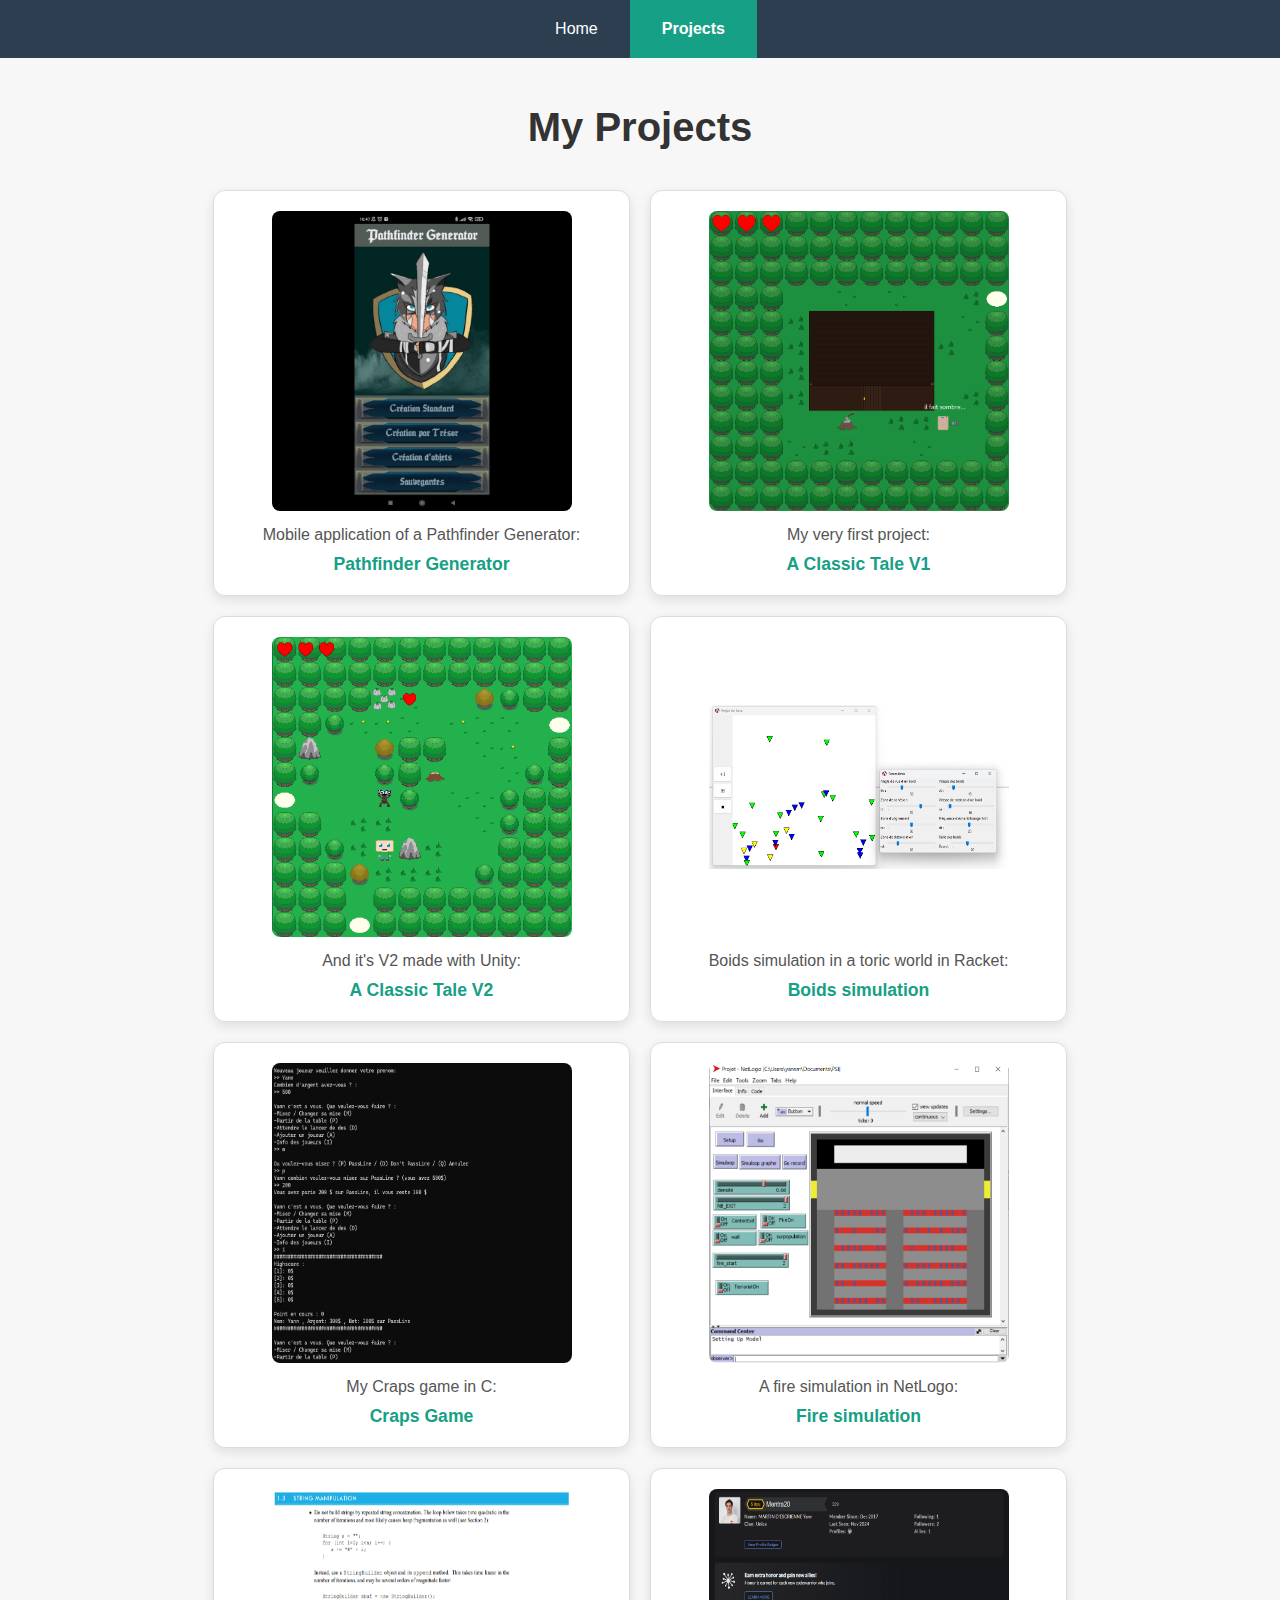
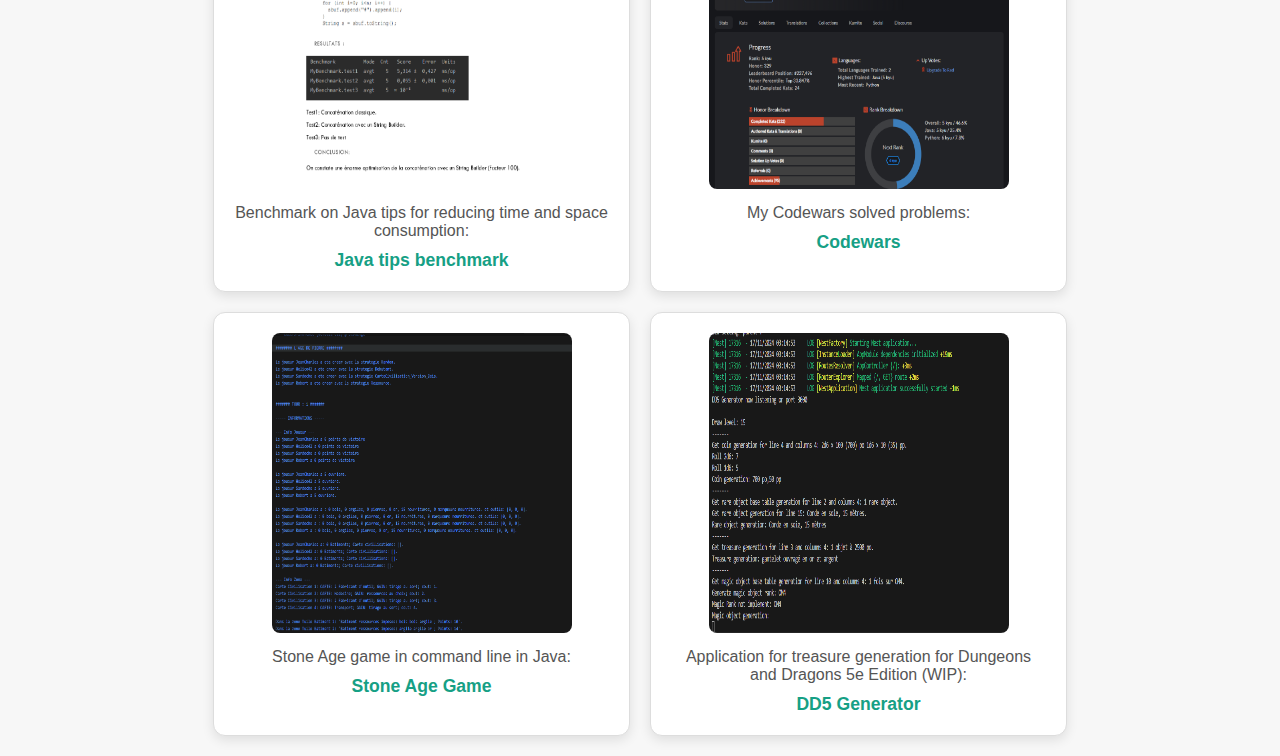
==== project.html @ 800f7694 "add new style for the website and project cards" ====
<!DOCTYPE html>
<html lang="fr">
  <head>
    <meta charset="UTF-8" />
    <meta name="viewport" content="width=device-width, initial-scale=1.0" />
    <title>My Projects</title>
    <link rel="stylesheet" href="styles/style.css" />
  </head>
  <body>
    <ul class="menu">
      <li><a href="./index.html">Home</a></li>
      <li><a class="active" href="./project.html">Projects</a></li>
    </ul>
    <div class="projects-page-container">
      <header>
        <h1>My Projects</h1>
      </header>
      <div class="projects-container">
        <div class="project-card">
          <img
            alt="PathfinderGenerator"
            src="./resources/pathfinderGenerator.png"
          />
          <section class="project-card-desc">
            <p>Mobile application of a Pathfinder Generator:</p>
            <a href="https://github.com/Y-YDev/PathfinderGenerator"
              >Pathfinder Generator</a
            >
          </section>
        </div>

        <div class="project-card">
          <img alt="A-Classic-Tale-V1" src="./resources/classicTaleV1.png" />
          <section class="project-card-desc">
            <p>My very first project:</p>
            <a href="https://github.com/YannMartinDes/A-Classic-Tale-V1"
              >A Classic Tale V1</a
            >
          </section>
        </div>
        <div class="project-card">
          <img alt="A-Classic-Tale-V2" src="./resources/classicTaleV2.png" />
          <section class="project-card-desc">
            <p>And it's V2 made with Unity:</p>
            <a href="https://github.com/Y-YDev/A-Classic-Tale"
              >A Classic Tale V2</a
            >
          </section>
        </div>
        <div class="project-card">
          <img alt="Boids" src="./resources/boids.png" />
          <section class="project-card-desc">
            <p>Boids simulation in a toric world in Racket:</p>
            <a href="https://github.com/YannMartinDes/Boids"
              >Boids simulation</a
            >
          </section>
        </div>
        <div class="project-card">
          <img alt="Craps" src="./resources/craps.png" />
          <section class="project-card-desc">
            <p>My Craps game in C:</p>
            <a href="https://github.com/YannMartinDes/Craps-Game-C"
              >Craps Game</a
            >
          </section>
        </div>

        <div class="project-card">
          <img alt="Fire simulation" src="./resources/fireSimulation.png" />
          <section class="project-card-desc">
            <p>A fire simulation in NetLogo:</p>
            <a href="https://github.com/YannMartinDes/PSI-L2-Fire-simulation"
              >Fire simulation</a
            >
          </section>
        </div>

        <div class="project-card">
          <img alt="benchmark" src="./resources/benchmark.png" />
          <section class="project-card-desc">
            <p>
              Benchmark on Java tips for reducing time and space consumption:
            </p>
            <a
              href="https://github.com/YannMartinDes/Benchmark-Java-Time-Space/tree/main"
              >Java tips benchmark</a
            >
          </section>
        </div>

        <div class="project-card">
          <img alt="Codewars" src="./resources/codewars.png" />
          <section class="project-card-desc">
            <p>My Codewars solved problems:</p>
            <a href="https://github.com/YannMartinDes/CodeWars">Codewars</a>
          </section>
        </div>

        <div class="project-card">
          <img alt="StoneAge" src="./resources/stoneAge.png" />
          <section class="project-card-desc">
            <p>Stone Age game in command line in Java:</p>
            <a href="https://github.com/YannMartinDes/StoneAge-Java"
              >Stone Age Game</a
            >
          </section>
        </div>

        <div class="project-card">
          <img alt="DD5-Generator" src="./resources/dd5Generator.png" />
          <section class="project-card-desc">
            <p>
              Application for treasure generation for Dungeons and Dragons 5e
              Edition (WIP):
            </p>
            <a href="https://github.com/Y-YDev/DD5-Generator">DD5 Generator</a>
          </section>
        </div>
      </div>
    </div>
  </body>
</html>
---- styles/style.css ----
body {
  margin: 0;
  font-family: "Arial", sans-serif;
  background-color: #f7f7f7;
  color: #333;
}

.menu {
  list-style-type: none;
  margin: 0;
  padding: 0;
  overflow: hidden;
  background-color: #2c3e50;
  display: flex;
  justify-content: center;
}
.menu .active {
  background-color: #16a085;
  font-weight: bold;
}
.menu li {
  display: inline-block;
  position: relative;
}
.menu li a {
  display: block;
  color: white;
  text-align: center;
  padding: 20px 32px;
  text-decoration: none;
  transition: background-color 0.3s ease, transform 0.3s ease;
  position: relative;
}
.menu li a:hover {
  background-color: #34495e;
  transform: translateY(-3px);
}

.projects-page-container {
  padding: 20px 15px;
  margin: auto;
}
.projects-page-container header {
  text-align: center;
  padding-bottom: 30px;
}
.projects-page-container header h1 {
  font-size: 2.5rem;
  color: #333;
  margin-bottom: 10px;
  font-weight: 600;
}
.projects-page-container .projects-container {
  display: flex;
  flex-wrap: wrap;
  gap: 20px;
  justify-content: center;
}
.projects-page-container .projects-container .project-card {
  max-width: 375px;
  width: 100%;
  display: flex;
  flex-direction: column;
  align-items: center;
  padding: 20px;
  background-color: #fff;
  border: 1px solid #ddd;
  border-radius: 12px;
  box-shadow: 0 4px 12px rgba(0, 0, 0, 0.1);
  transition: box-shadow 0.3s ease, transform 0.3s ease;
  overflow: hidden;
}
.projects-page-container .projects-container .project-card:hover {
  transform: translateY(-5px);
  box-shadow: 0 8px 16px rgba(0, 0, 0, 0.15);
}
.projects-page-container .projects-container .project-card .project-card-desc {
  padding-top: 15px;
  display: flex;
  flex-direction: column;
  align-items: center;
  text-align: center;
}
.projects-page-container .projects-container .project-card .project-card-desc p {
  margin: 0;
  color: #555;
}
.projects-page-container .projects-container .project-card .project-card-desc a {
  color: #16a085;
  font-weight: bold;
  text-decoration: none;
  margin-top: 10px;
  font-size: 1.1rem;
}
.projects-page-container .projects-container .project-card .project-card-desc a:hover {
  color: #1abc9c;
  text-decoration: underline;
}
.projects-page-container .projects-container .project-card img {
  height: 300px;
  width: 300px;
  border-radius: 8px;
}

.home-container {
  padding: 20px 40px;
  margin: auto;
}

@media (max-width: 768px) {
  .menu {
    flex-direction: column;
  }
  .projects-container {
    flex-direction: column;
    align-items: center;
  }
  .project-card img {
    height: 200px;
    width: 200px;
  }
}

/*# sourceMappingURL=style.css.map */
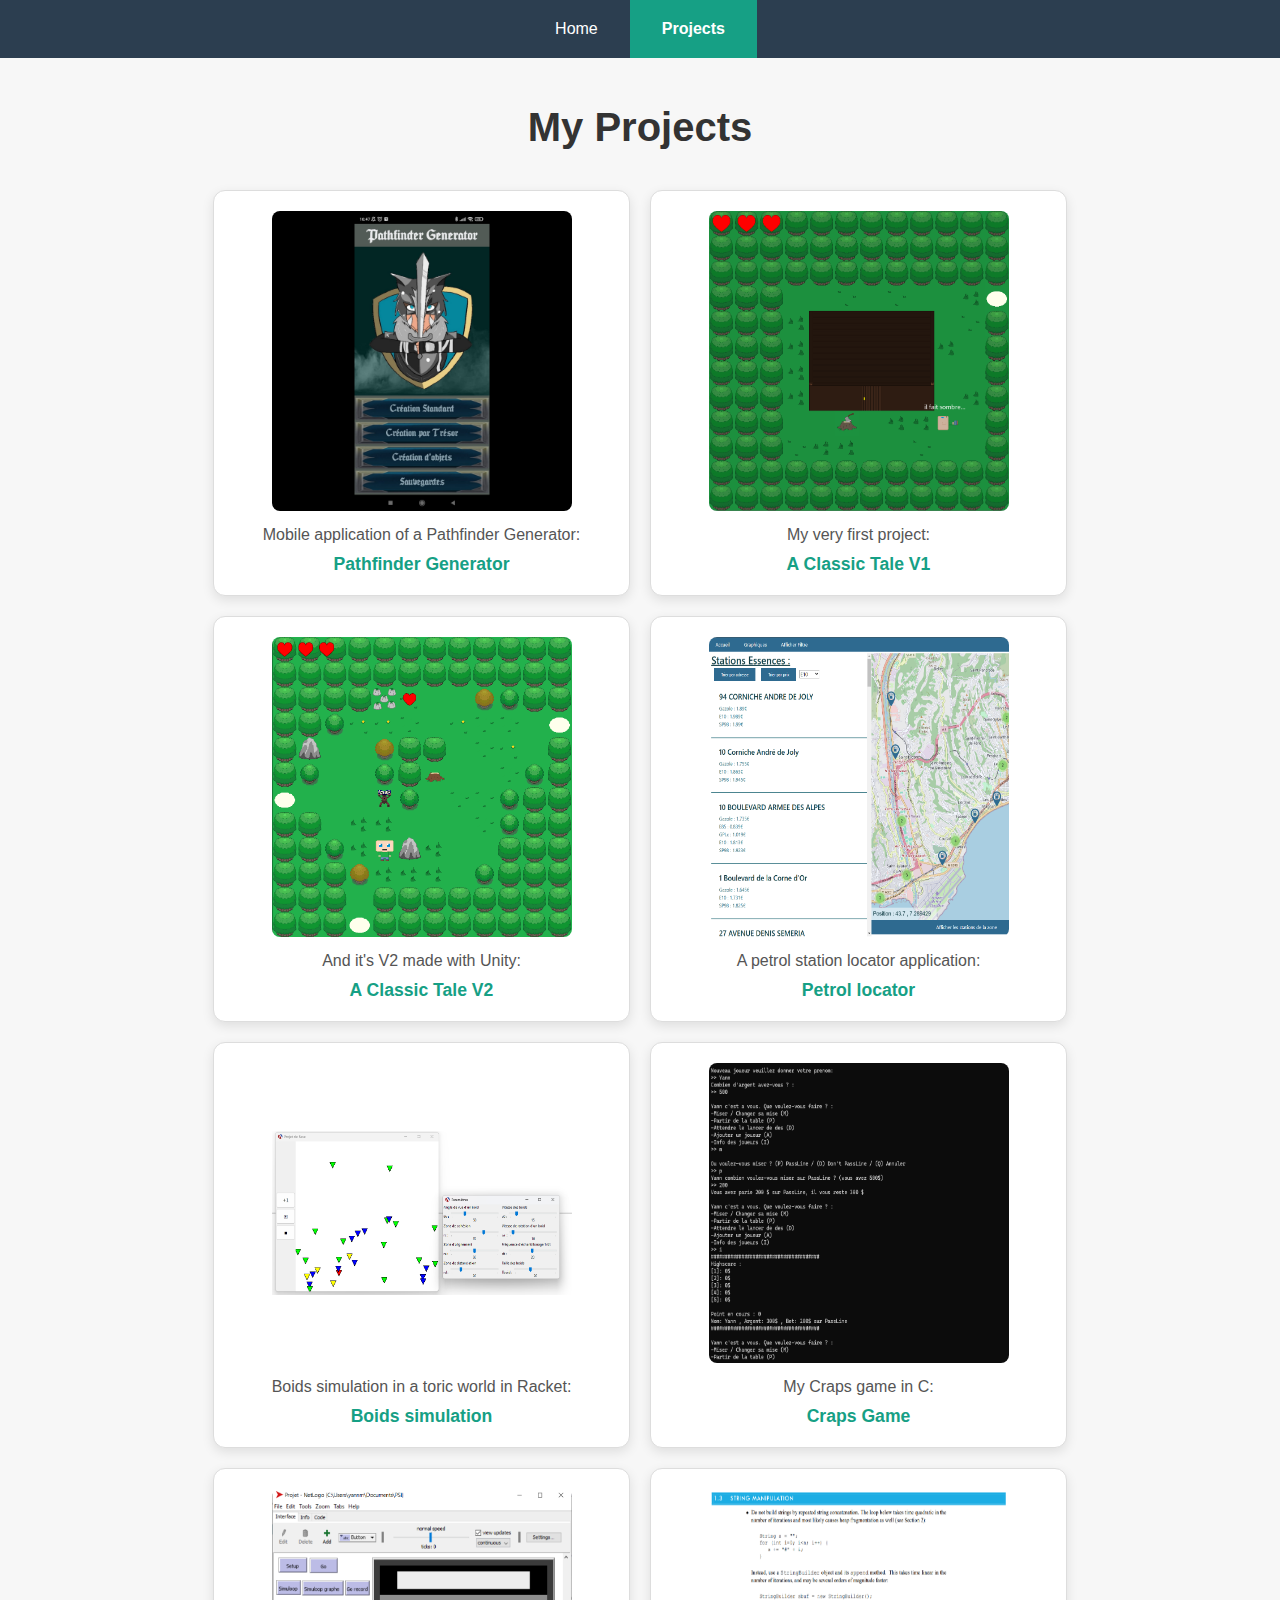
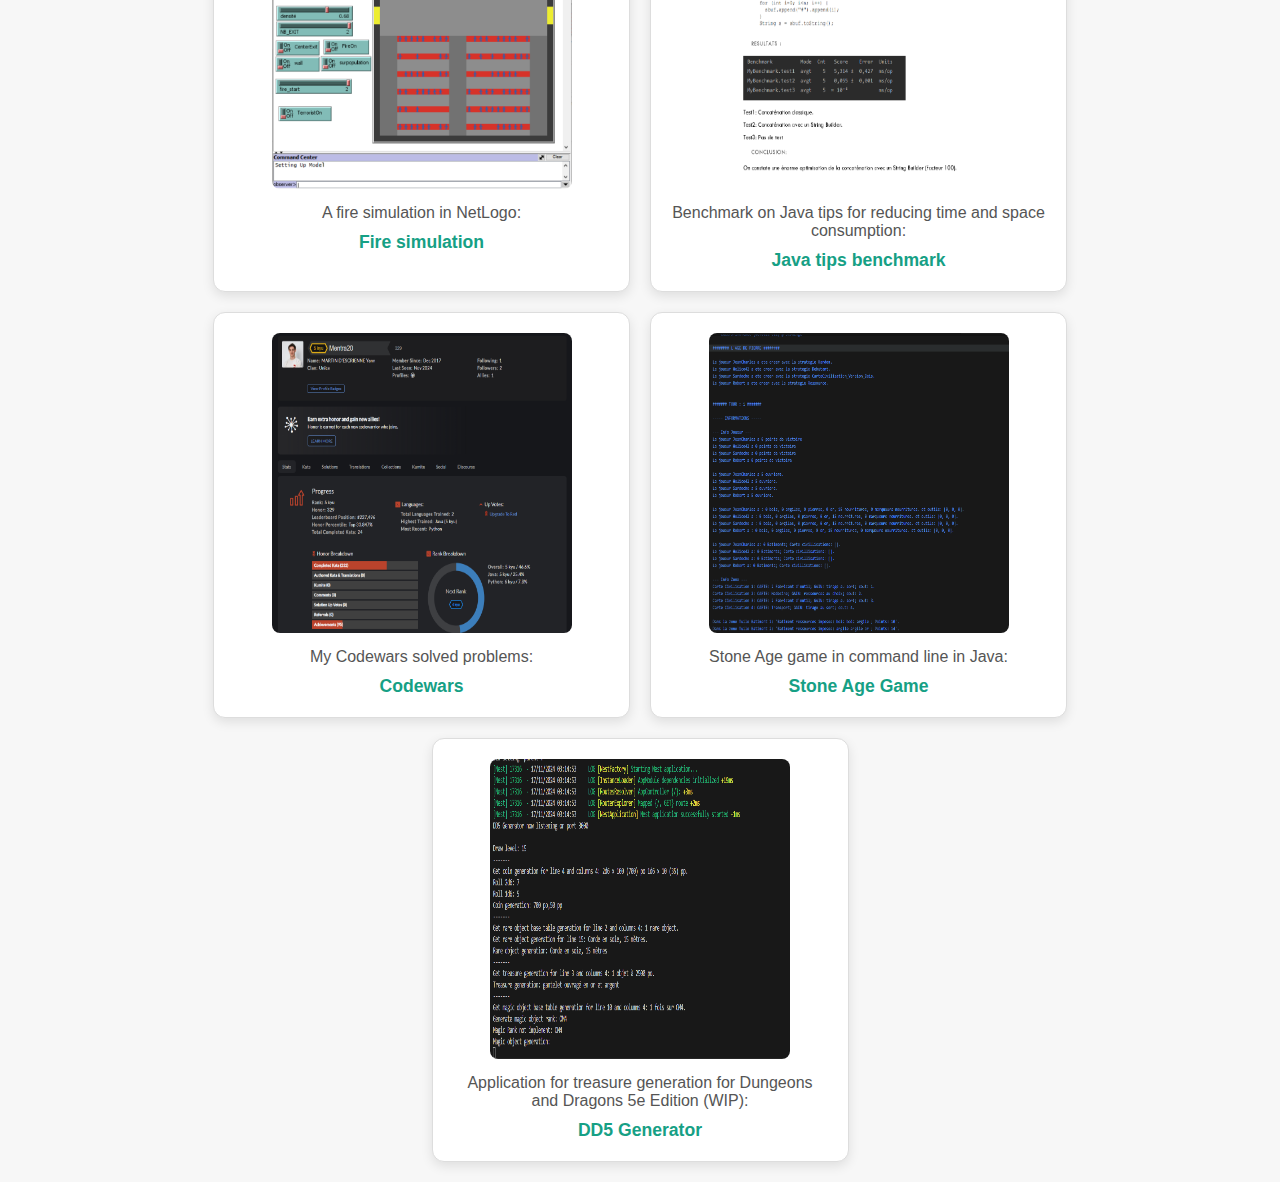
==== commit b2876420: "add projects" ====
--- a/project.html
+++ b/project.html
@@ -44,6 +44,18 @@
             <p>And it's V2 made with Unity:</p>
             <a href="https://github.com/Y-YDev/A-Classic-Tale"
               >A Classic Tale V2</a
+            >
+          </section>
+        </div>
+        <div class="project-card">
+          <img
+            alt="Petrol station locator"
+            src="./resources/petrolLocation.png"
+          />
+          <section class="project-card-desc">
+            <p>A petrol station locator application:</p>
+            <a href="https://github.com/YannMartinDes/Petrol-Station-Locator"
+              >Petrol locator</a
             >
           </section>
         </div>
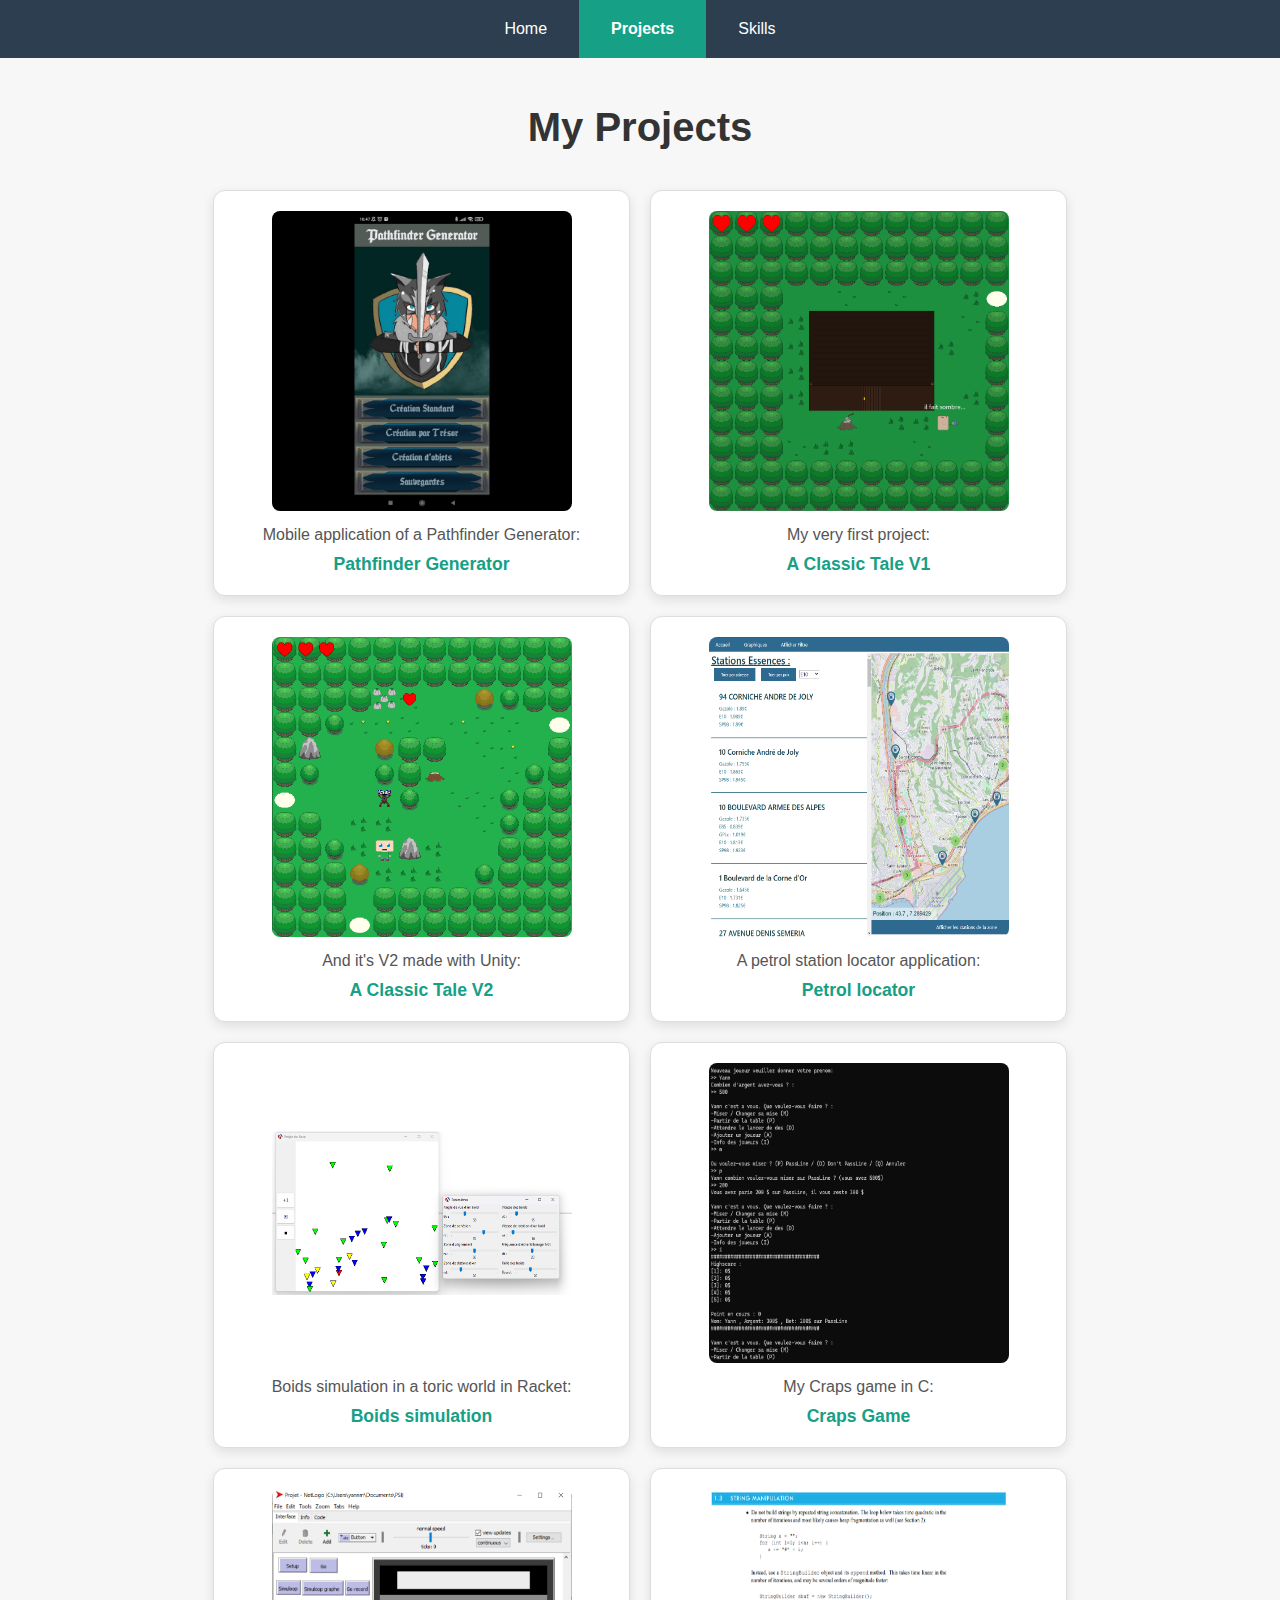
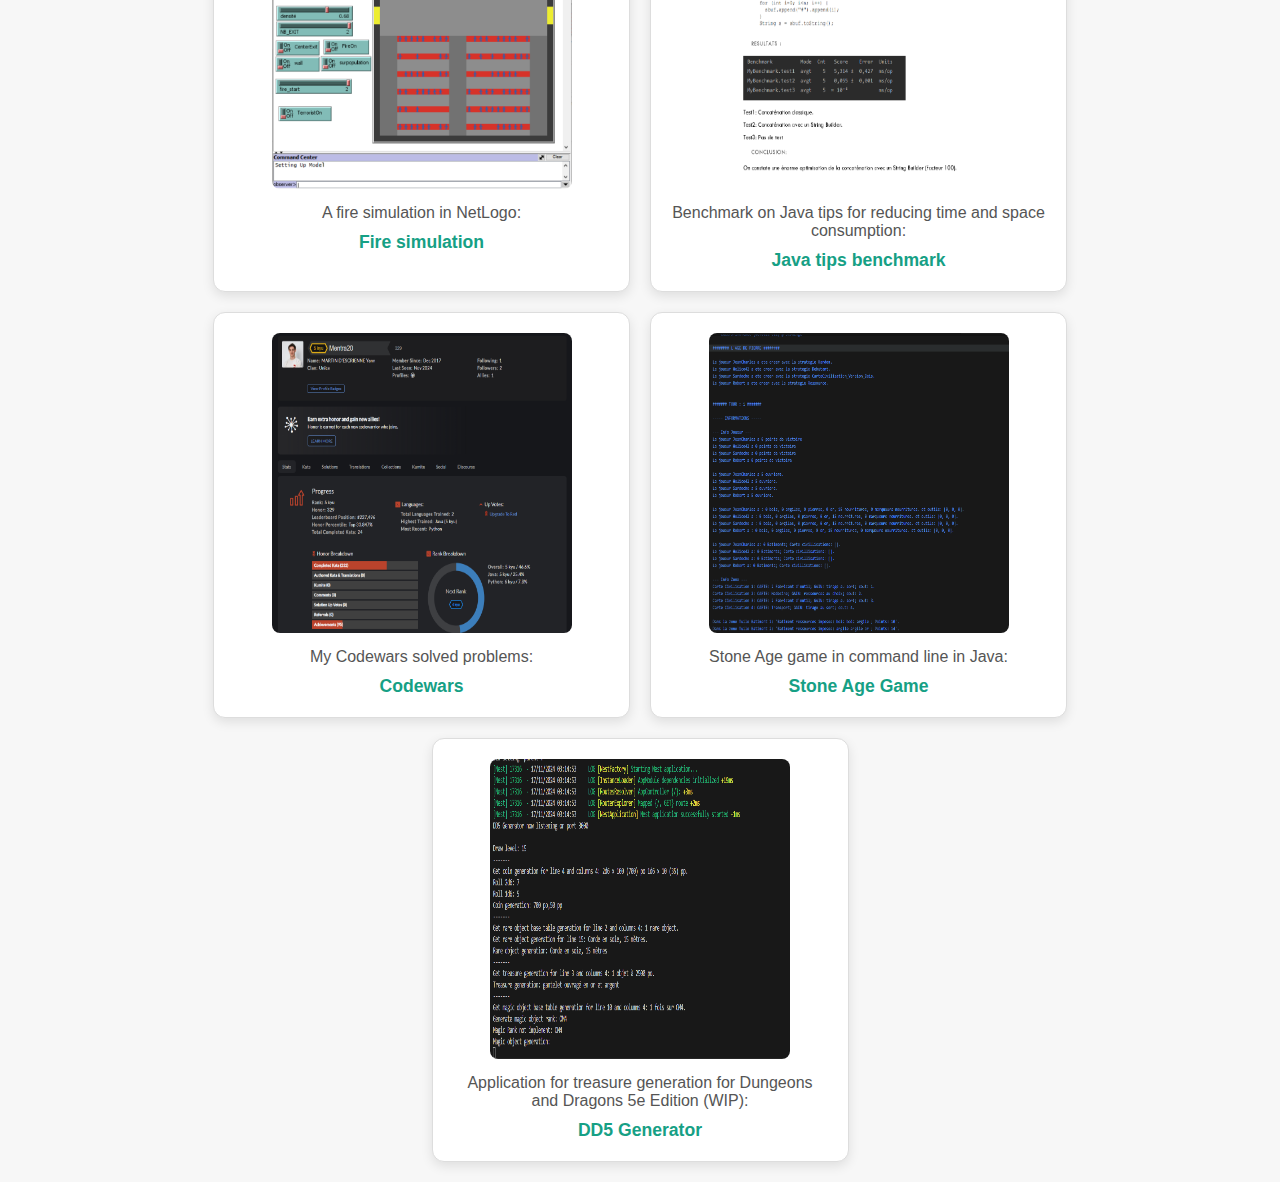
==== commit d785bb8d: "add skills page" ====
--- a/project.html
+++ b/project.html
@@ -10,6 +10,7 @@
     <ul class="menu">
       <li><a href="./index.html">Home</a></li>
       <li><a class="active" href="./project.html">Projects</a></li>
+      <li><a href="./skills.html">Skills</a></li>
     </ul>
     <div class="projects-page-container">
       <header>
--- a/styles/style.css
+++ b/styles/style.css
@@ -107,6 +107,48 @@
   margin: auto;
 }
 
+.skills-page-container {
+  padding: 20px;
+  margin: auto;
+  display: flex;
+  flex-direction: column;
+  gap: 20px;
+}
+.skills-page-container h1 {
+  margin: 0;
+}
+.skills-page-container .skills-section {
+  background-color: #fff;
+  border: 1px solid #ddd;
+  border-radius: 12px;
+  box-shadow: 0 4px 12px rgba(0, 0, 0, 0.1);
+  padding: 20px 30px;
+}
+.skills-page-container .skills-section .skills-list {
+  display: flex;
+  gap: 30px;
+}
+.skills-page-container .skills-section h2 {
+  margin: 0;
+  margin-bottom: 20px;
+}
+.skills-page-container .skills-section .skills-card {
+  width: fit-content;
+  display: flex;
+  flex-direction: column;
+  align-items: center;
+  gap: 10px;
+}
+.skills-page-container .skills-section .skills-card p {
+  margin: 0;
+  color: #555;
+}
+.skills-page-container .skills-section .skills-card img {
+  height: 50px;
+  max-width: 50px;
+  width: auto;
+}
+
 @media (max-width: 768px) {
   .menu {
     flex-direction: column;
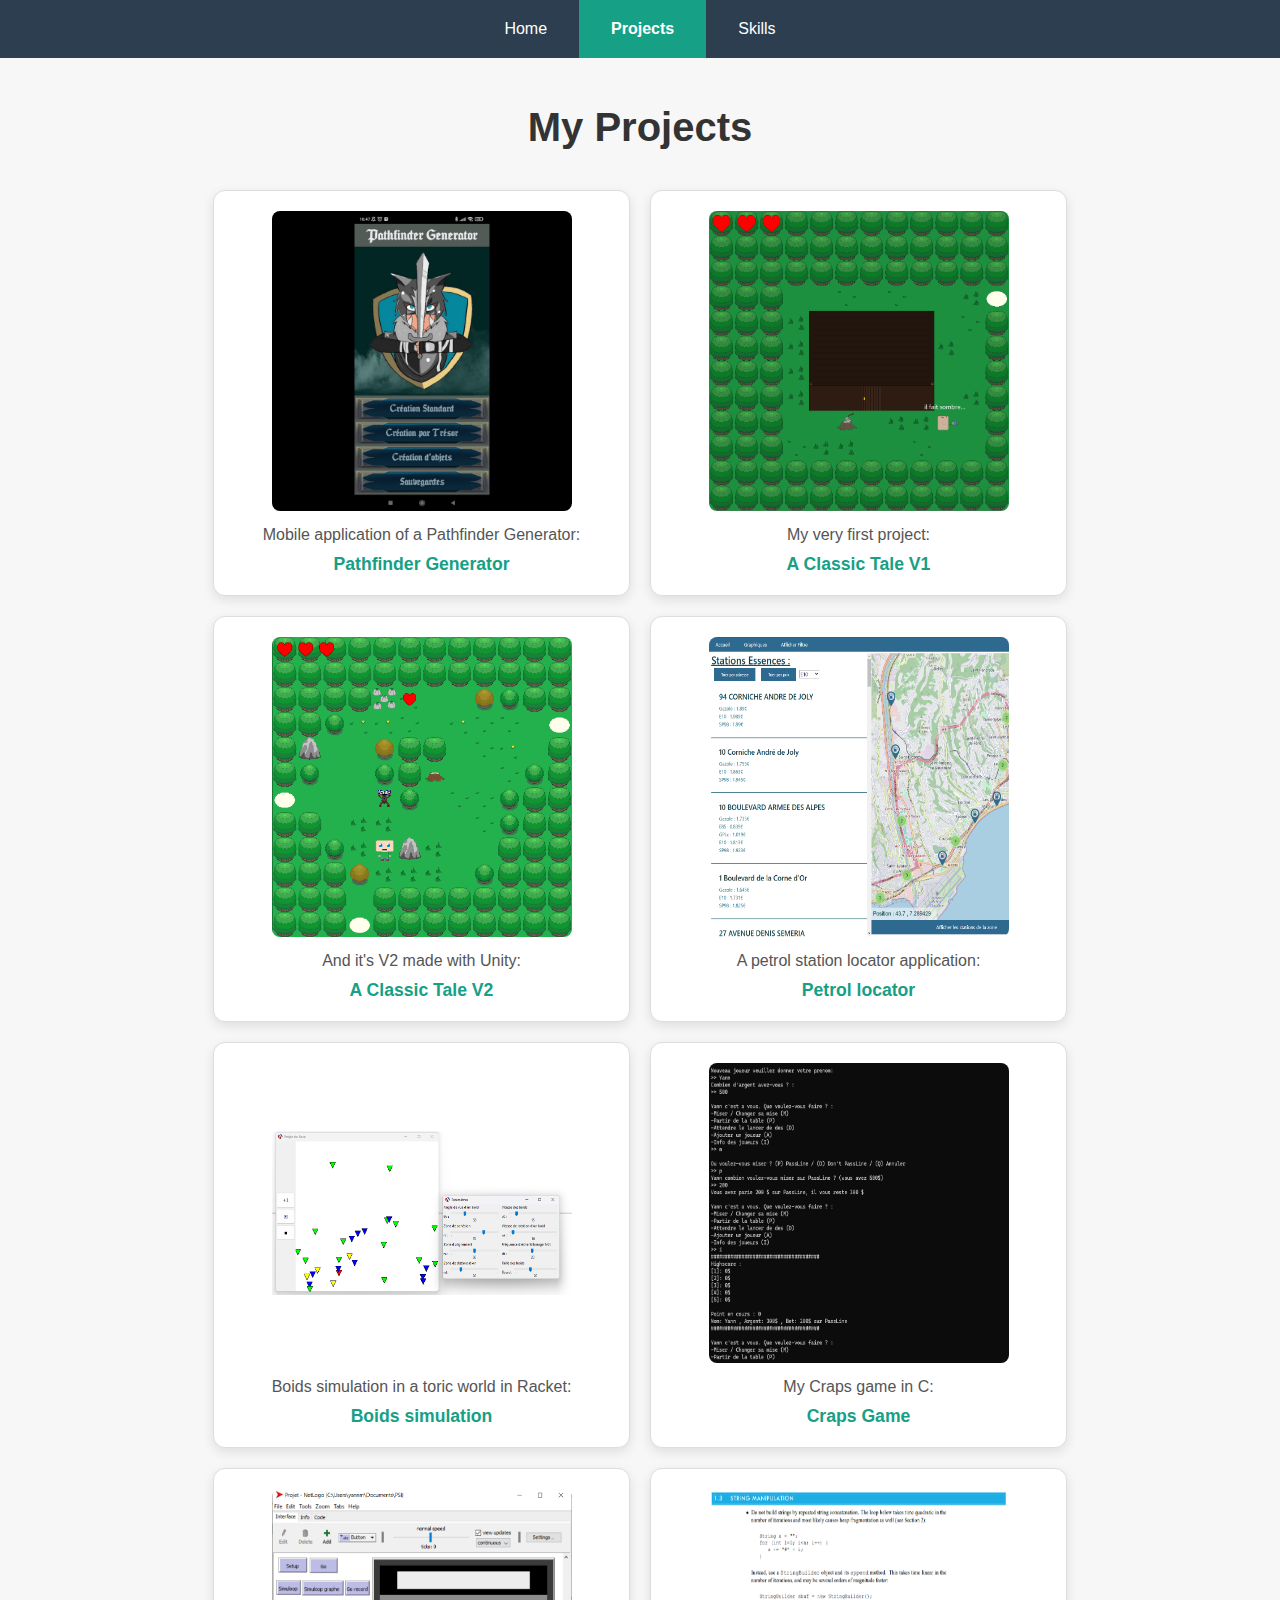
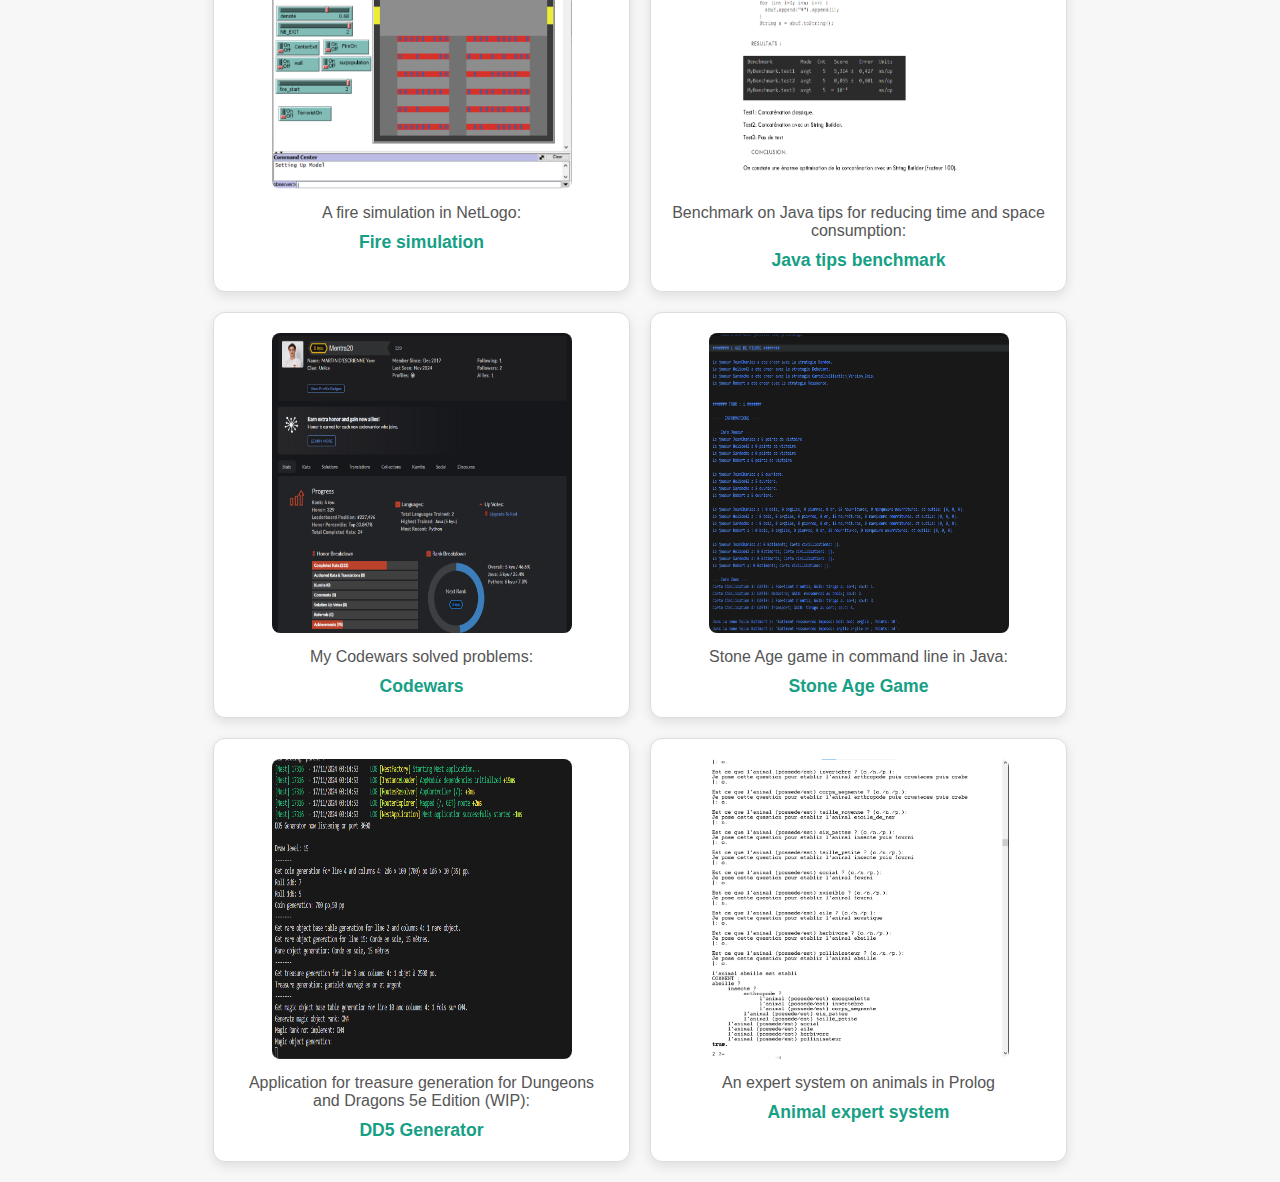
==== commit c66538d4: "add prolog expert system project" ====
--- a/project.html
+++ b/project.html
@@ -130,6 +130,16 @@
             <a href="https://github.com/Y-YDev/DD5-Generator">DD5 Generator</a>
           </section>
         </div>
+
+		<div class="project-card">
+			<img alt="expert system" src="./resources/prologAnimal.png" />
+			<section class="project-card-desc">
+			  <p>
+				An expert system on animals in Prolog
+			  </p>
+			  <a href="https://github.com/YannMartinDes/Animal-Expert-System-Prolog">Animal expert system</a>
+			</section>
+		  </div>
       </div>
     </div>
   </body>
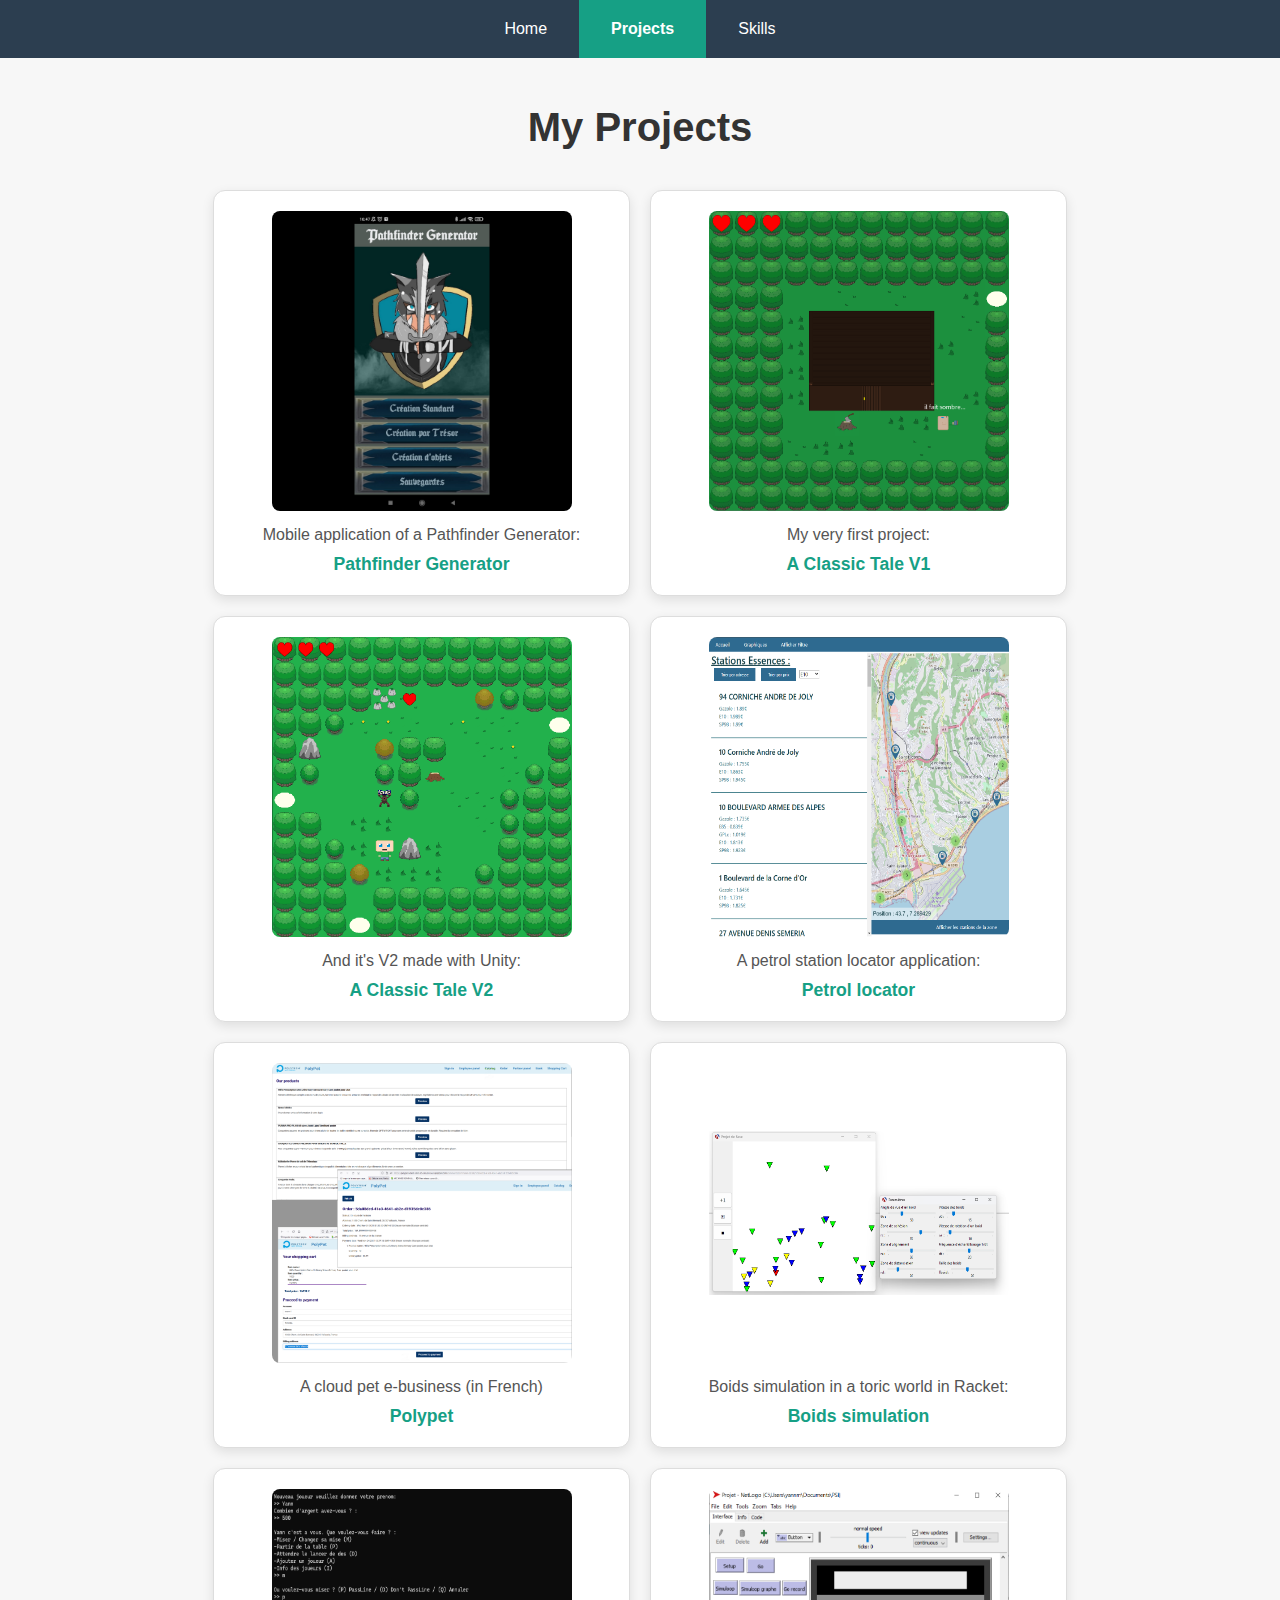
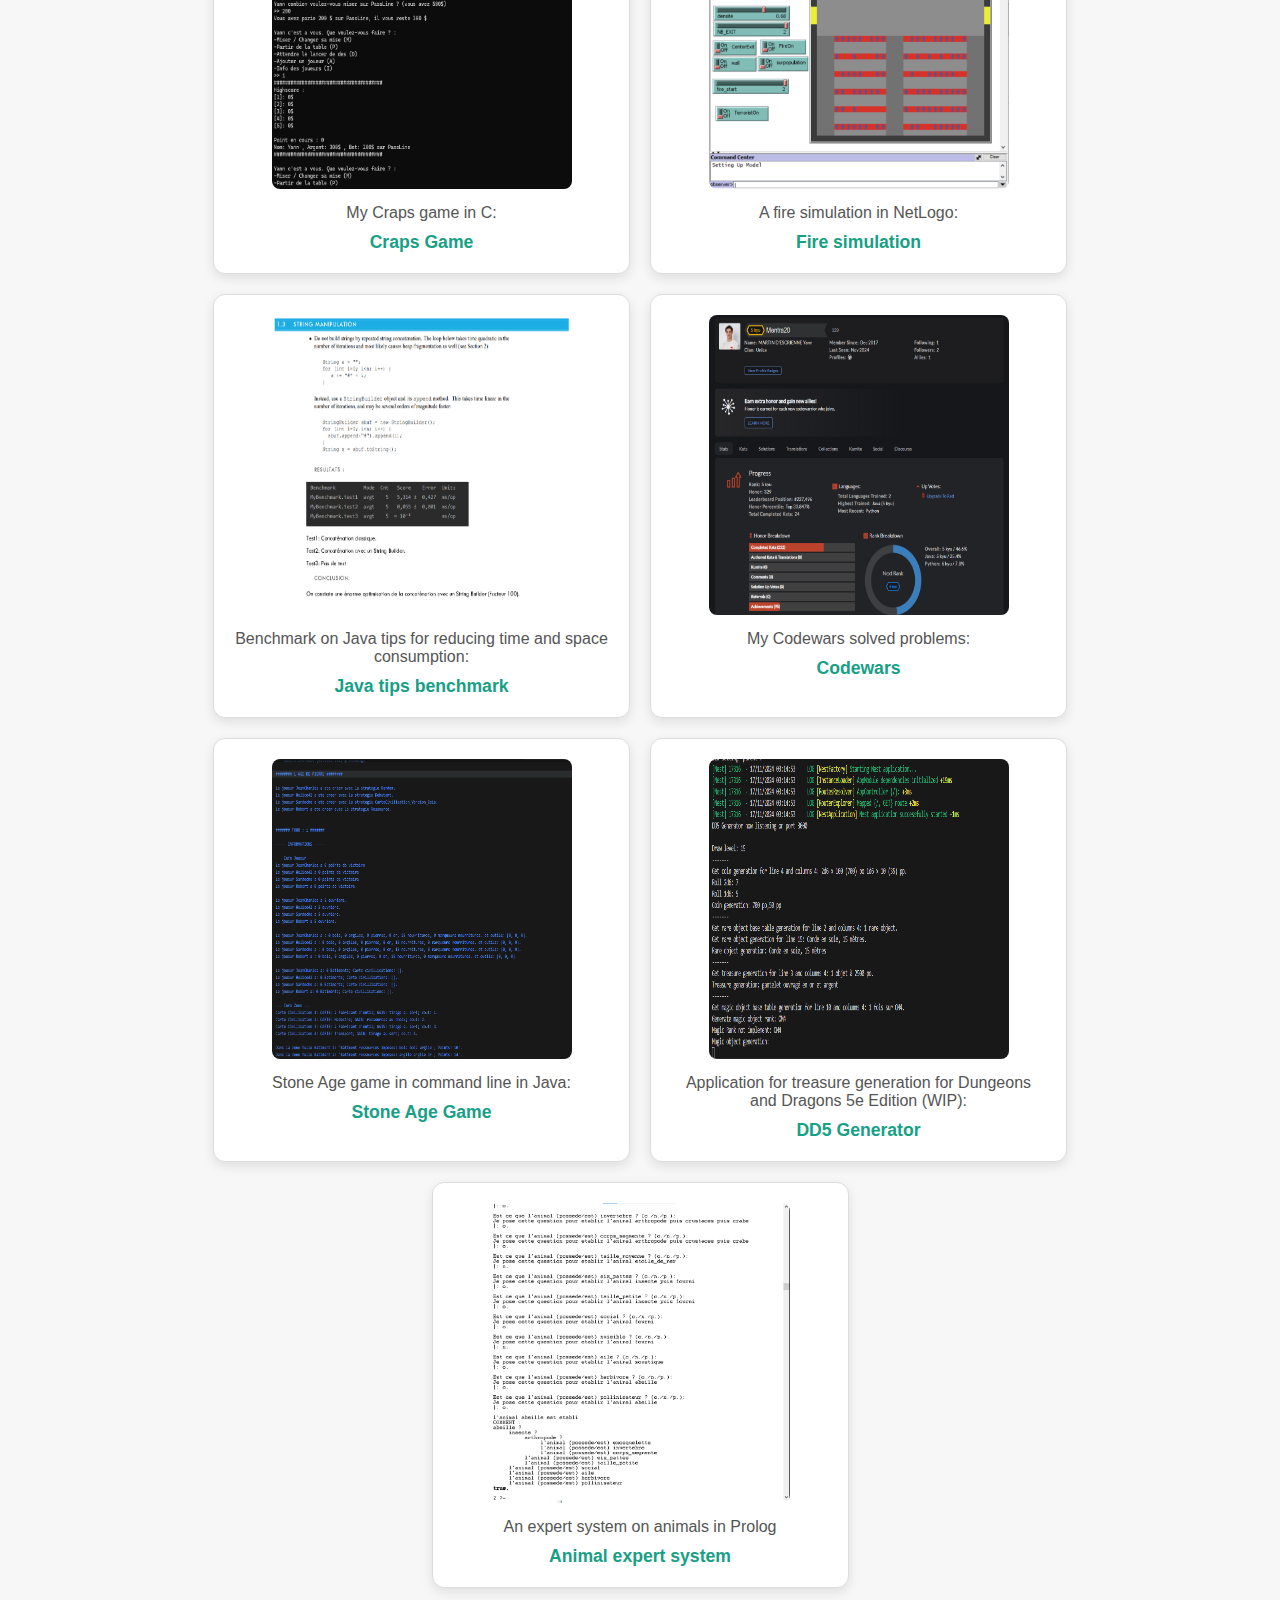
==== commit 3d150582: "add cloud project" ====
--- a/project.html
+++ b/project.html
@@ -60,6 +60,17 @@
             >
           </section>
         </div>
+
+		<div class="project-card">
+			<img alt="cloud project" src="./resources/cloudPolypet.png" />
+			<section class="project-card-desc">
+			  <p>A cloud pet e-business (in French)</p>
+			  <a href="https://github.com/YannMartinDes/Cloud-Polypet"
+				>Polypet</a
+			  >
+			</section>
+		  </div>
+
         <div class="project-card">
           <img alt="Boids" src="./resources/boids.png" />
           <section class="project-card-desc">
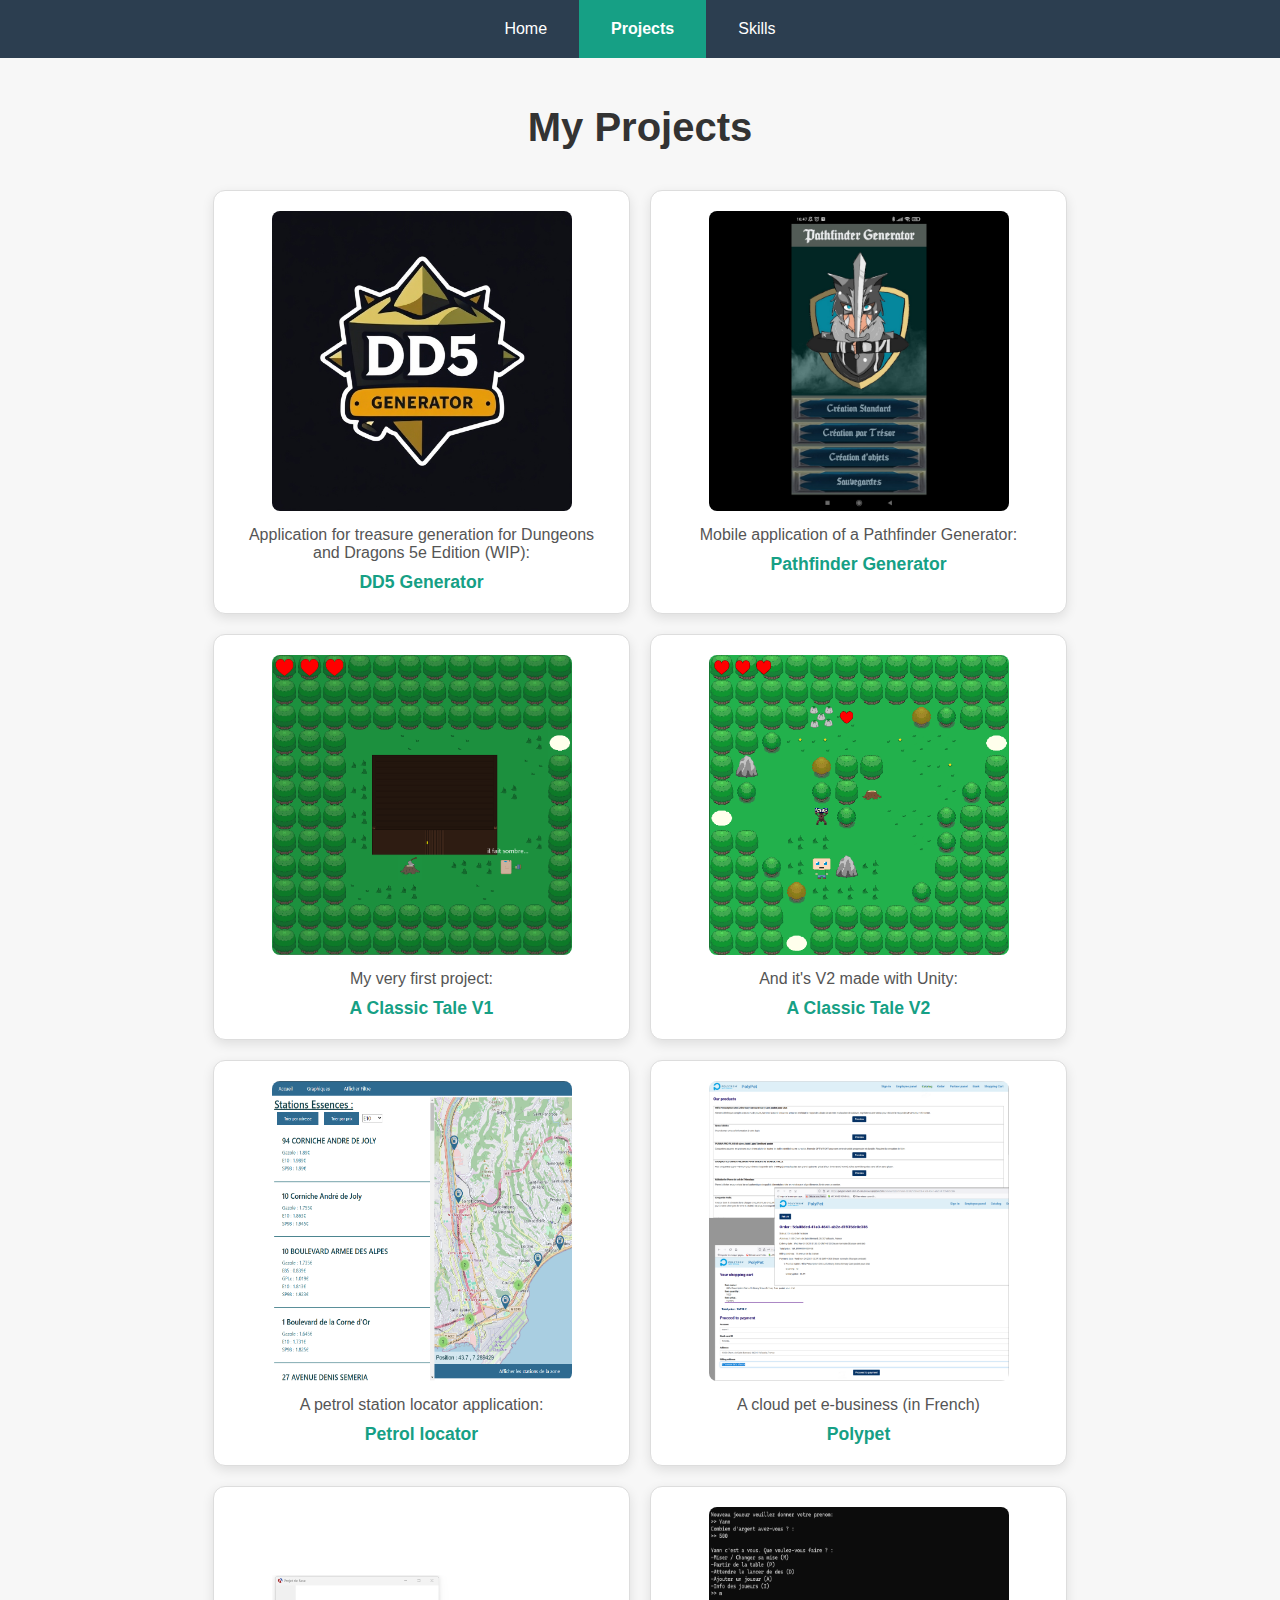
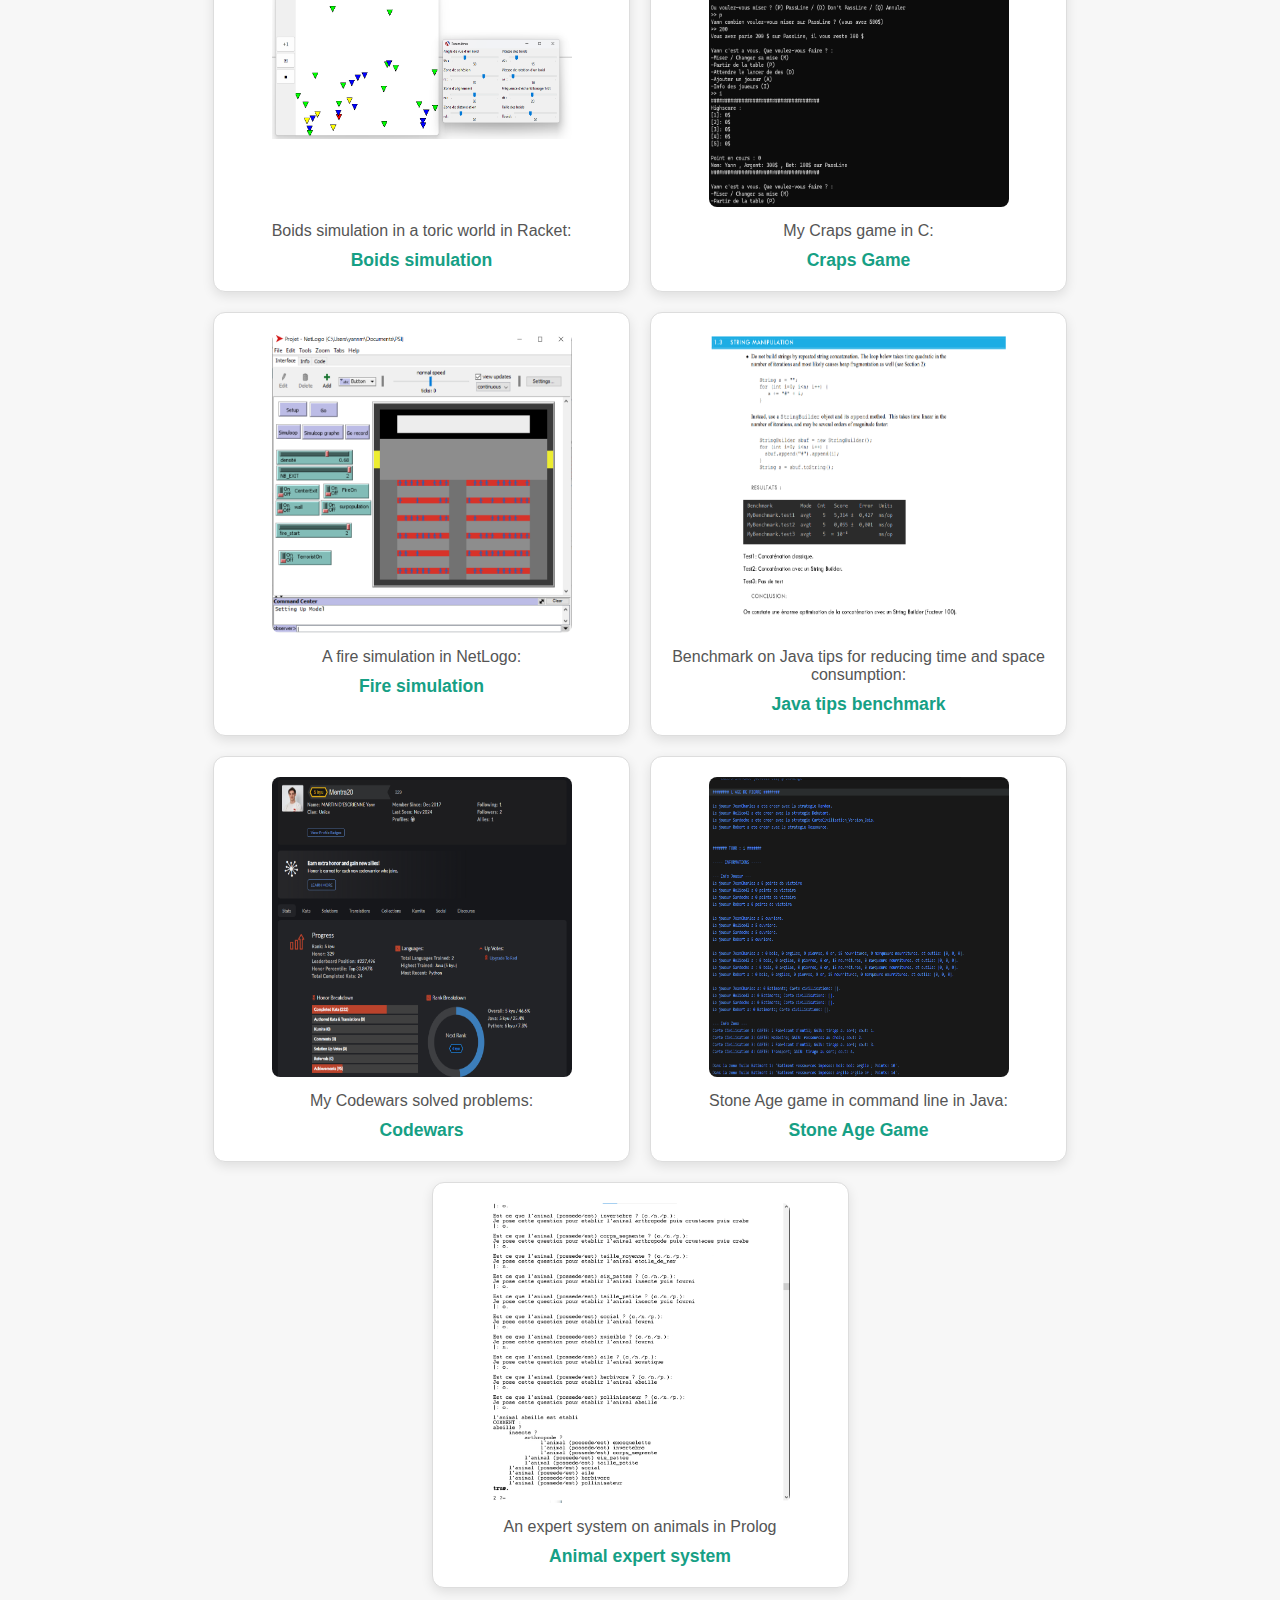
==== commit fd5af61a: "update project" ====
--- a/project.html
+++ b/project.html
@@ -1,157 +1,156 @@
 <!DOCTYPE html>
 <html lang="fr">
-  <head>
-    <meta charset="UTF-8" />
-    <meta name="viewport" content="width=device-width, initial-scale=1.0" />
-    <title>My Projects</title>
-    <link rel="stylesheet" href="styles/style.css" />
-  </head>
-  <body>
-    <ul class="menu">
-      <li><a href="./index.html">Home</a></li>
-      <li><a class="active" href="./project.html">Projects</a></li>
-      <li><a href="./skills.html">Skills</a></li>
-    </ul>
-    <div class="projects-page-container">
-      <header>
-        <h1>My Projects</h1>
-      </header>
-      <div class="projects-container">
-        <div class="project-card">
-          <img
-            alt="PathfinderGenerator"
-            src="./resources/pathfinderGenerator.png"
-          />
-          <section class="project-card-desc">
-            <p>Mobile application of a Pathfinder Generator:</p>
-            <a href="https://github.com/Y-YDev/PathfinderGenerator"
-              >Pathfinder Generator</a
-            >
-          </section>
-        </div>
+	<head>
+		<meta charset="UTF-8" />
+		<meta name="viewport" content="width=device-width, initial-scale=1.0" />
+		<title>My Projects</title>
+		<link rel="stylesheet" href="styles/style.css" />
+	</head>
+	<body>
+		<ul class="menu">
+			<li><a href="./index.html">Home</a></li>
+			<li><a class="active" href="./project.html">Projects</a></li>
+			<li><a href="./skills.html">Skills</a></li>
+		</ul>
+		<div class="projects-page-container">
+			<header>
+				<h1>My Projects</h1>
+			</header>
+			<div class="projects-container">
+				<div class="project-card">
+					<img alt="DD5-Generator" src="./resources/dd5Generator.png" />
+					<section class="project-card-desc">
+						<p>
+							Application for treasure generation for Dungeons and Dragons 5e
+							Edition (WIP):
+						</p>
+						<a href="https://github.com/Y-YDev/DD5-Generator">DD5 Generator</a>
+					</section>
+				</div>
 
-        <div class="project-card">
-          <img alt="A-Classic-Tale-V1" src="./resources/classicTaleV1.png" />
-          <section class="project-card-desc">
-            <p>My very first project:</p>
-            <a href="https://github.com/YannMartinDes/A-Classic-Tale-V1"
-              >A Classic Tale V1</a
-            >
-          </section>
-        </div>
-        <div class="project-card">
-          <img alt="A-Classic-Tale-V2" src="./resources/classicTaleV2.png" />
-          <section class="project-card-desc">
-            <p>And it's V2 made with Unity:</p>
-            <a href="https://github.com/Y-YDev/A-Classic-Tale"
-              >A Classic Tale V2</a
-            >
-          </section>
-        </div>
-        <div class="project-card">
-          <img
-            alt="Petrol station locator"
-            src="./resources/petrolLocation.png"
-          />
-          <section class="project-card-desc">
-            <p>A petrol station locator application:</p>
-            <a href="https://github.com/YannMartinDes/Petrol-Station-Locator"
-              >Petrol locator</a
-            >
-          </section>
-        </div>
+				<div class="project-card">
+					<img
+						alt="PathfinderGenerator"
+						src="./resources/pathfinderGenerator.png"
+					/>
+					<section class="project-card-desc">
+						<p>Mobile application of a Pathfinder Generator:</p>
+						<a href="https://github.com/Y-YDev/PathfinderGenerator"
+							>Pathfinder Generator</a
+						>
+					</section>
+				</div>
 
-		<div class="project-card">
-			<img alt="cloud project" src="./resources/cloudPolypet.png" />
-			<section class="project-card-desc">
-			  <p>A cloud pet e-business (in French)</p>
-			  <a href="https://github.com/YannMartinDes/Cloud-Polypet"
-				>Polypet</a
-			  >
-			</section>
-		  </div>
+				<div class="project-card">
+					<img alt="A-Classic-Tale-V1" src="./resources/classicTaleV1.png" />
+					<section class="project-card-desc">
+						<p>My very first project:</p>
+						<a href="https://github.com/YannMartinDes/A-Classic-Tale-V1"
+							>A Classic Tale V1</a
+						>
+					</section>
+				</div>
+				<div class="project-card">
+					<img alt="A-Classic-Tale-V2" src="./resources/classicTaleV2.png" />
+					<section class="project-card-desc">
+						<p>And it's V2 made with Unity:</p>
+						<a href="https://github.com/Y-YDev/A-Classic-Tale"
+							>A Classic Tale V2</a
+						>
+					</section>
+				</div>
+				<div class="project-card">
+					<img
+						alt="Petrol station locator"
+						src="./resources/petrolLocation.png"
+					/>
+					<section class="project-card-desc">
+						<p>A petrol station locator application:</p>
+						<a href="https://github.com/YannMartinDes/Petrol-Station-Locator"
+							>Petrol locator</a
+						>
+					</section>
+				</div>
 
-        <div class="project-card">
-          <img alt="Boids" src="./resources/boids.png" />
-          <section class="project-card-desc">
-            <p>Boids simulation in a toric world in Racket:</p>
-            <a href="https://github.com/YannMartinDes/Boids"
-              >Boids simulation</a
-            >
-          </section>
-        </div>
-        <div class="project-card">
-          <img alt="Craps" src="./resources/craps.png" />
-          <section class="project-card-desc">
-            <p>My Craps game in C:</p>
-            <a href="https://github.com/YannMartinDes/Craps-Game-C"
-              >Craps Game</a
-            >
-          </section>
-        </div>
+				<div class="project-card">
+					<img alt="cloud project" src="./resources/cloudPolypet.png" />
+					<section class="project-card-desc">
+						<p>A cloud pet e-business (in French)</p>
+						<a href="https://github.com/YannMartinDes/Cloud-Polypet">Polypet</a>
+					</section>
+				</div>
 
-        <div class="project-card">
-          <img alt="Fire simulation" src="./resources/fireSimulation.png" />
-          <section class="project-card-desc">
-            <p>A fire simulation in NetLogo:</p>
-            <a href="https://github.com/YannMartinDes/PSI-L2-Fire-simulation"
-              >Fire simulation</a
-            >
-          </section>
-        </div>
+				<div class="project-card">
+					<img alt="Boids" src="./resources/boids.png" />
+					<section class="project-card-desc">
+						<p>Boids simulation in a toric world in Racket:</p>
+						<a href="https://github.com/YannMartinDes/Boids"
+							>Boids simulation</a
+						>
+					</section>
+				</div>
+				<div class="project-card">
+					<img alt="Craps" src="./resources/craps.png" />
+					<section class="project-card-desc">
+						<p>My Craps game in C:</p>
+						<a href="https://github.com/YannMartinDes/Craps-Game-C"
+							>Craps Game</a
+						>
+					</section>
+				</div>
 
-        <div class="project-card">
-          <img alt="benchmark" src="./resources/benchmark.png" />
-          <section class="project-card-desc">
-            <p>
-              Benchmark on Java tips for reducing time and space consumption:
-            </p>
-            <a
-              href="https://github.com/YannMartinDes/Benchmark-Java-Time-Space/tree/main"
-              >Java tips benchmark</a
-            >
-          </section>
-        </div>
+				<div class="project-card">
+					<img alt="Fire simulation" src="./resources/fireSimulation.png" />
+					<section class="project-card-desc">
+						<p>A fire simulation in NetLogo:</p>
+						<a href="https://github.com/YannMartinDes/PSI-L2-Fire-simulation"
+							>Fire simulation</a
+						>
+					</section>
+				</div>
 
-        <div class="project-card">
-          <img alt="Codewars" src="./resources/codewars.png" />
-          <section class="project-card-desc">
-            <p>My Codewars solved problems:</p>
-            <a href="https://github.com/YannMartinDes/CodeWars">Codewars</a>
-          </section>
-        </div>
+				<div class="project-card">
+					<img alt="benchmark" src="./resources/benchmark.png" />
+					<section class="project-card-desc">
+						<p>
+							Benchmark on Java tips for reducing time and space consumption:
+						</p>
+						<a
+							href="https://github.com/YannMartinDes/Benchmark-Java-Time-Space/tree/main"
+							>Java tips benchmark</a
+						>
+					</section>
+				</div>
 
-        <div class="project-card">
-          <img alt="StoneAge" src="./resources/stoneAge.png" />
-          <section class="project-card-desc">
-            <p>Stone Age game in command line in Java:</p>
-            <a href="https://github.com/YannMartinDes/StoneAge-Java"
-              >Stone Age Game</a
-            >
-          </section>
-        </div>
+				<div class="project-card">
+					<img alt="Codewars" src="./resources/codewars.png" />
+					<section class="project-card-desc">
+						<p>My Codewars solved problems:</p>
+						<a href="https://github.com/YannMartinDes/CodeWars">Codewars</a>
+					</section>
+				</div>
 
-        <div class="project-card">
-          <img alt="DD5-Generator" src="./resources/dd5Generator.png" />
-          <section class="project-card-desc">
-            <p>
-              Application for treasure generation for Dungeons and Dragons 5e
-              Edition (WIP):
-            </p>
-            <a href="https://github.com/Y-YDev/DD5-Generator">DD5 Generator</a>
-          </section>
-        </div>
+				<div class="project-card">
+					<img alt="StoneAge" src="./resources/stoneAge.png" />
+					<section class="project-card-desc">
+						<p>Stone Age game in command line in Java:</p>
+						<a href="https://github.com/YannMartinDes/StoneAge-Java"
+							>Stone Age Game</a
+						>
+					</section>
+				</div>
 
-		<div class="project-card">
-			<img alt="expert system" src="./resources/prologAnimal.png" />
-			<section class="project-card-desc">
-			  <p>
-				An expert system on animals in Prolog
-			  </p>
-			  <a href="https://github.com/YannMartinDes/Animal-Expert-System-Prolog">Animal expert system</a>
-			</section>
-		  </div>
-      </div>
-    </div>
-  </body>
+				<div class="project-card">
+					<img alt="expert system" src="./resources/prologAnimal.png" />
+					<section class="project-card-desc">
+						<p>An expert system on animals in Prolog</p>
+						<a
+							href="https://github.com/YannMartinDes/Animal-Expert-System-Prolog"
+							>Animal expert system</a
+						>
+					</section>
+				</div>
+			</div>
+		</div>
+	</body>
 </html>
